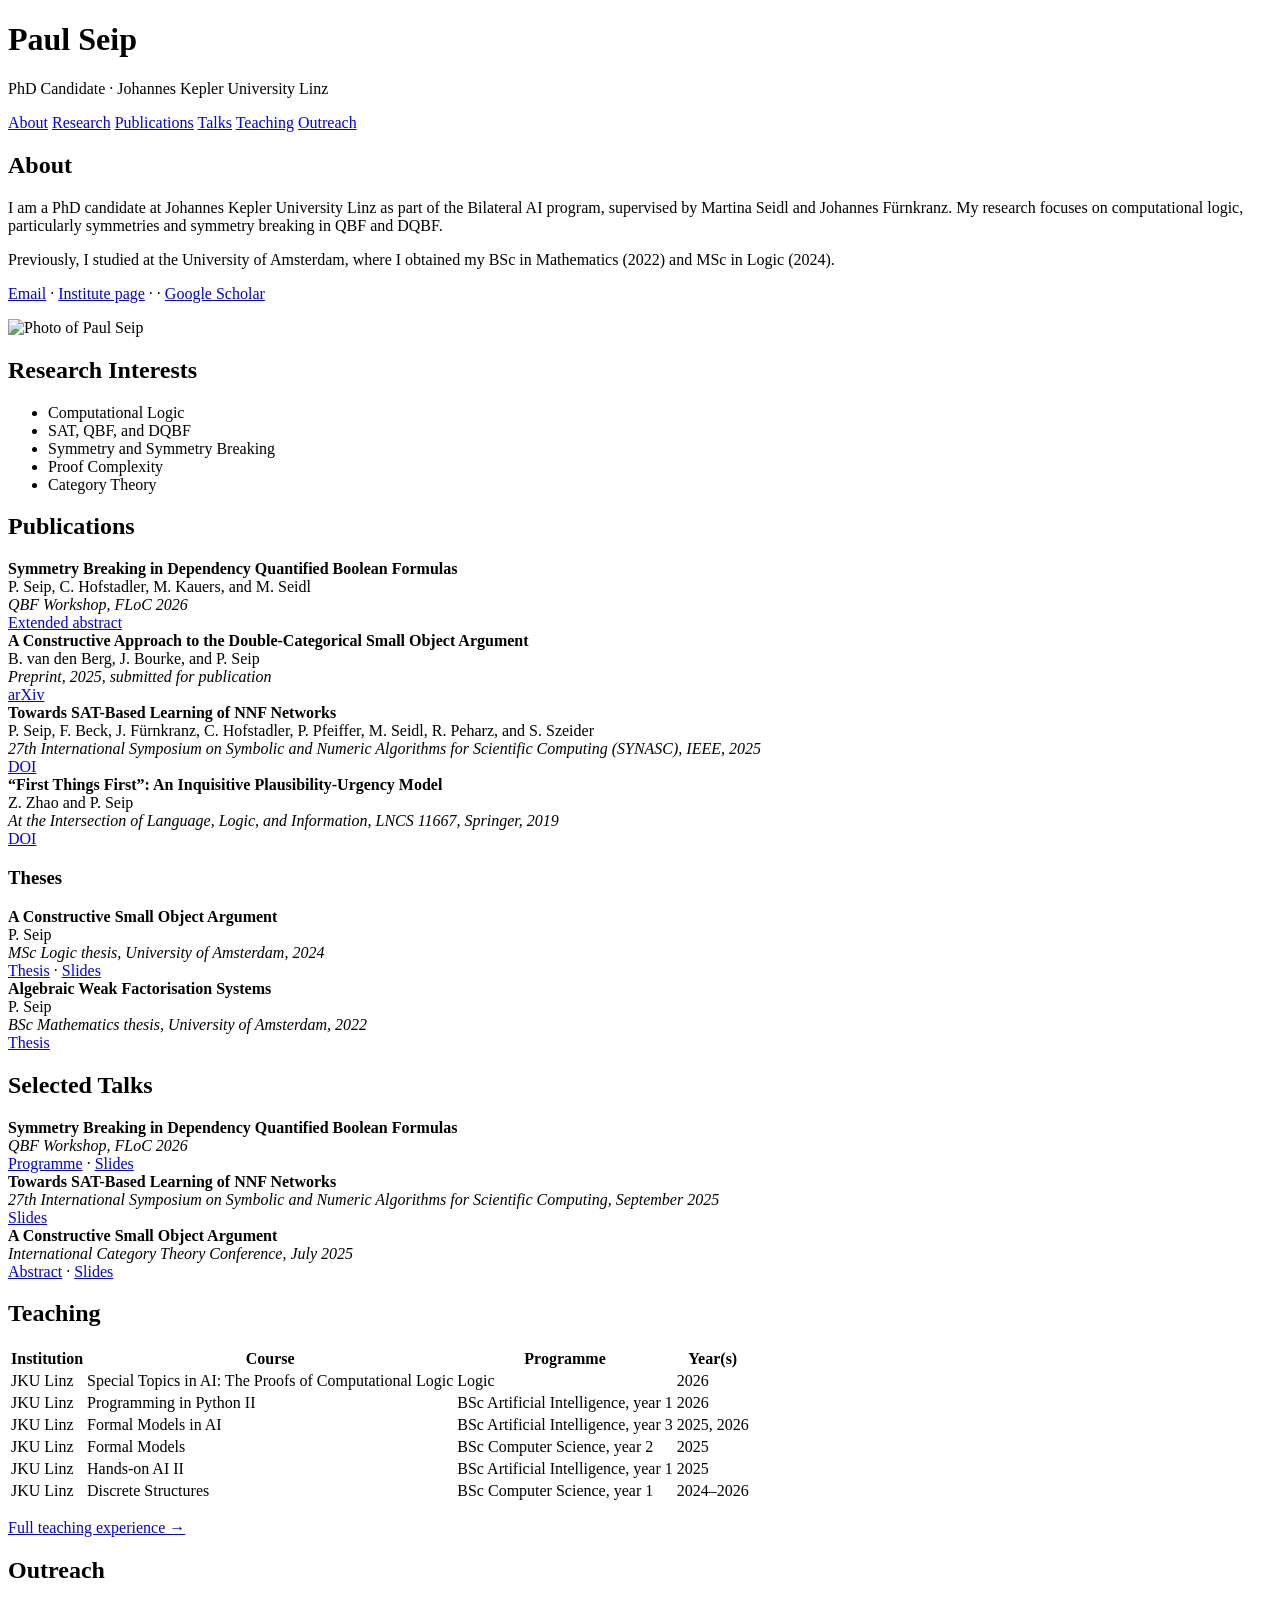
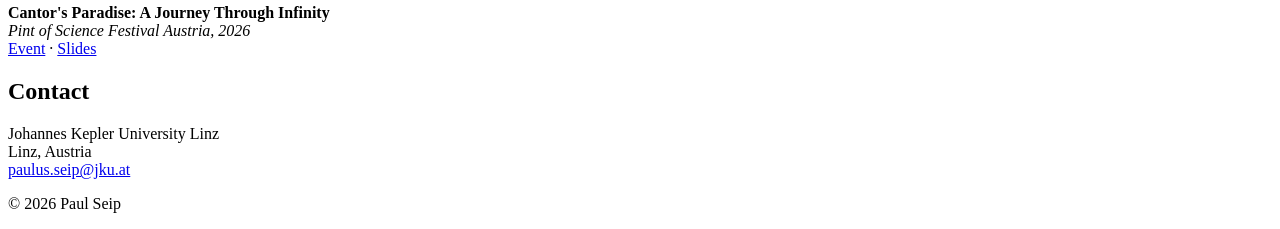
==== index.html @ d14af421 "Create index.html" ====
<!DOCTYPE html>
<html lang="en">
<head>
  <meta charset="utf-8">
  <meta name="viewport" content="width=device-width, initial-scale=1">

  <title>Paul Seip — Academic Homepage</title>
  <meta name="description" content="Academic homepage of Paul Seip, PhD candidate at Johannes Kepler University Linz.">

  <link rel="stylesheet" href="style.css">
</head>

<body>
  <div class="container">

    <header>
      <h1>Paul Seip</h1>
      <p class="subtitle">
        PhD Candidate · Johannes Kepler University Linz
      </p>

      <nav aria-label="Main navigation">
        <a href="#about">About</a>
        <a href="#research">Research</a>
        <a href="#publications">Publications</a>
        <a href="#talks">Talks</a>
        <a href="#teaching">Teaching</a>
        <a href="#outreach">Outreach</a>
      </nav>
    </header>

    <main>

      <section id="about">
        <h2>About</h2>

        <div class="about-layout">
          <div class="about-text">
            <p>
              I am a PhD candidate at Johannes Kepler University Linz as part of the
              Bilateral AI program, supervised by Martina Seidl and Johannes Fürnkranz.
              My research focuses on computational logic, particularly symmetries and
              symmetry breaking in QBF and DQBF.
            </p>

            <p>
              Previously, I studied at the University of Amsterdam, where I obtained
              my BSc in Mathematics (2022) and MSc in Logic (2024).
            </p>

            <p class="links">
              <a href="mailto:paulus.seip@jku.at">Email</a>
              ·
              <a href="https://www.jku.at/institut-fuer-symbolic-artificial-intelligence/team/paulus-seip-msc/">Institute page</a>
              ·
              ·
              <a href="https://scholar.google.com/citations?hl=en&amp;user=l6cyWIUAAAAJ">Google Scholar</a>
            </p>
          </div>

          <img class="profile-photo" src="profile.png" alt="Photo of Paul Seip">
        </div>
      </section>

      <section id="research">
        <h2>Research Interests</h2>
        <ul>
          <li>Computational Logic</li>
          <li>SAT, QBF, and DQBF</li>
          <li>Symmetry and Symmetry Breaking</li>
          <li>Proof Complexity</li>
          <li>Category Theory</li>
        </ul>
      </section>

      <section id="publications">
        <h2>Publications</h2>

        <div class="publication">
          <strong>Symmetry Breaking in Dependency Quantified Boolean Formulas</strong><br>
          P. Seip, C. Hofstadler, M. Kauers, and M. Seidl<br>
          <em>QBF Workshop, FLoC 2026</em><br>
          <a href="FLoC_extended_abstract.pdf">Extended abstract</a>
        </div>

        <div class="publication">
          <strong>A Constructive Approach to the Double-Categorical Small Object Argument</strong><br>
          B. van den Berg, J. Bourke, and P. Seip<br>
          <em>Preprint, 2025, submitted for publication</em><br>
          <a href="https://arxiv.org/abs/2512.11692">arXiv</a>
        </div>

        <div class="publication">
          <strong>Towards SAT-Based Learning of NNF Networks</strong><br>
          P. Seip, F. Beck, J. Fürnkranz, C. Hofstadler, P. Pfeiffer,
          M. Seidl, R. Peharz, and S. Szeider<br>
          <em>27th International Symposium on Symbolic and Numeric Algorithms for Scientific Computing (SYNASC), IEEE, 2025</em><br>
          <a href="https://doi.org/10.1109/SYNASC69064.2025.00024">DOI</a>
        </div>

        <div class="publication">
          <strong>“First Things First”: An Inquisitive Plausibility-Urgency Model</strong><br>
          Z. Zhao and P. Seip<br>
          <em>At the Intersection of Language, Logic, and Information, LNCS 11667, Springer, 2019</em><br>
          <a href="https://doi.org/10.1007/978-3-662-59620-3_13">DOI</a>
        </div>

        <h3>Theses</h3>

        <div class="publication">
          <strong>A Constructive Small Object Argument</strong><br>
          P. Seip<br>
          <em>MSc Logic thesis, University of Amsterdam, 2024</em><br>
          <a href="https://eprints.illc.uva.nl/id/document/13005">Thesis</a>
          ·
          <a href="Files/Seip_MSc_thesis_slides.pdf">Slides</a>
        </div>

        <div class="publication">
          <strong>Algebraic Weak Factorisation Systems</strong><br>
          P. Seip<br>
          <em>BSc Mathematics thesis, University of Amsterdam, 2022</em><br>
          <a href="https://scripties.uba.uva.nl/search?id=record_52614">Thesis</a>
        </div>
      </section>

      <section id="talks">
        <h2>Selected Talks</h2>

        <div class="publication">
          <strong>Symmetry Breaking in Dependency Quantified Boolean Formulas</strong><br>
          <em>QBF Workshop, FLoC 2026</em><br>
          <a href="https://qbf-workshop.github.io/programme/">Programme</a>
          ·
          <a href="Files/qbf_workshop_floc_talk.pdf">Slides</a>
        </div>

        <div class="publication">
          <strong>Towards SAT-Based Learning of NNF Networks</strong><br>
          <em>27th International Symposium on Symbolic and Numeric Algorithms for Scientific Computing, September 2025</em><br>
          <a href="Files/synasc_nnf_networks.pdf">Slides</a>
        </div>

        <div class="publication">
          <strong>A Constructive Small Object Argument</strong><br>
          <em>International Category Theory Conference, July 2025</em><br>
          <a href="https://archive.math.muni.cz/conference/ct2025/data/uploads/abstracts/seip.pdf">Abstract</a>
          ·
          <a href="https://archive.math.muni.cz/conference/ct2025/data/uploads/slides/seip.pdf">Slides</a>
        </div>
      </section>

      <section id="teaching">
        <h2>Teaching</h2>

        <table>
          <thead>
            <tr>
              <th>Institution</th>
              <th>Course</th>
              <th>Programme</th>
              <th>Year(s)</th>
            </tr>
          </thead>
          <tbody>
            <tr>
              <td>JKU Linz</td>
              <td>Special Topics in AI: The Proofs of Computational Logic</td>
              <td>Logic</td>
              <td>2026</td>
            </tr>
            <tr>
              <td>JKU Linz</td>
              <td>Programming in Python II</td>
              <td>BSc Artificial Intelligence, year 1</td>
              <td>2026</td>
            </tr>
            <tr>
              <td>JKU Linz</td>
              <td>Formal Models in AI</td>
              <td>BSc Artificial Intelligence, year 3</td>
              <td>2025, 2026</td>
            </tr>
            <tr>
              <td>JKU Linz</td>
              <td>Formal Models</td>
              <td>BSc Computer Science, year 2</td>
              <td>2025</td>
            </tr>
            <tr>
              <td>JKU Linz</td>
              <td>Hands-on AI II</td>
              <td>BSc Artificial Intelligence, year 1</td>
              <td>2025</td>
            </tr>
            <tr>
              <td>JKU Linz</td>
              <td>Discrete Structures</td>
              <td>BSc Computer Science, year 1</td>
              <td>2024–2026</td>
            </tr>
          </tbody>
        </table>

        <p><a href="teaching.html">Full teaching experience →</a></p>
      </section>

      <section id="outreach">
        <h2>Outreach</h2>

        <div class="publication">
          <strong>Cantor's Paradise: A Journey Through Infinity</strong><br>
          <em>Pint of Science Festival Austria, 2026</em><br>
          <a href="https://pintofscience.at/event/from-atoms-to-glaxies-mathematics/">Event</a>
          ·
          <a href="Files/pint_of_science_cantor.pdf">Slides</a>
        </div>
      </section>

      <section id="contact">
        <h2>Contact</h2>
        <p>
          Johannes Kepler University Linz<br>
          Linz, Austria<br>
          <a href="mailto:paulus.seip@jku.at">paulus.seip@jku.at</a>
        </p>
      </section>

    </main>

    <footer>
      <p>© 2026 Paul Seip</p>
    </footer>

  </div>
</body>
</html>
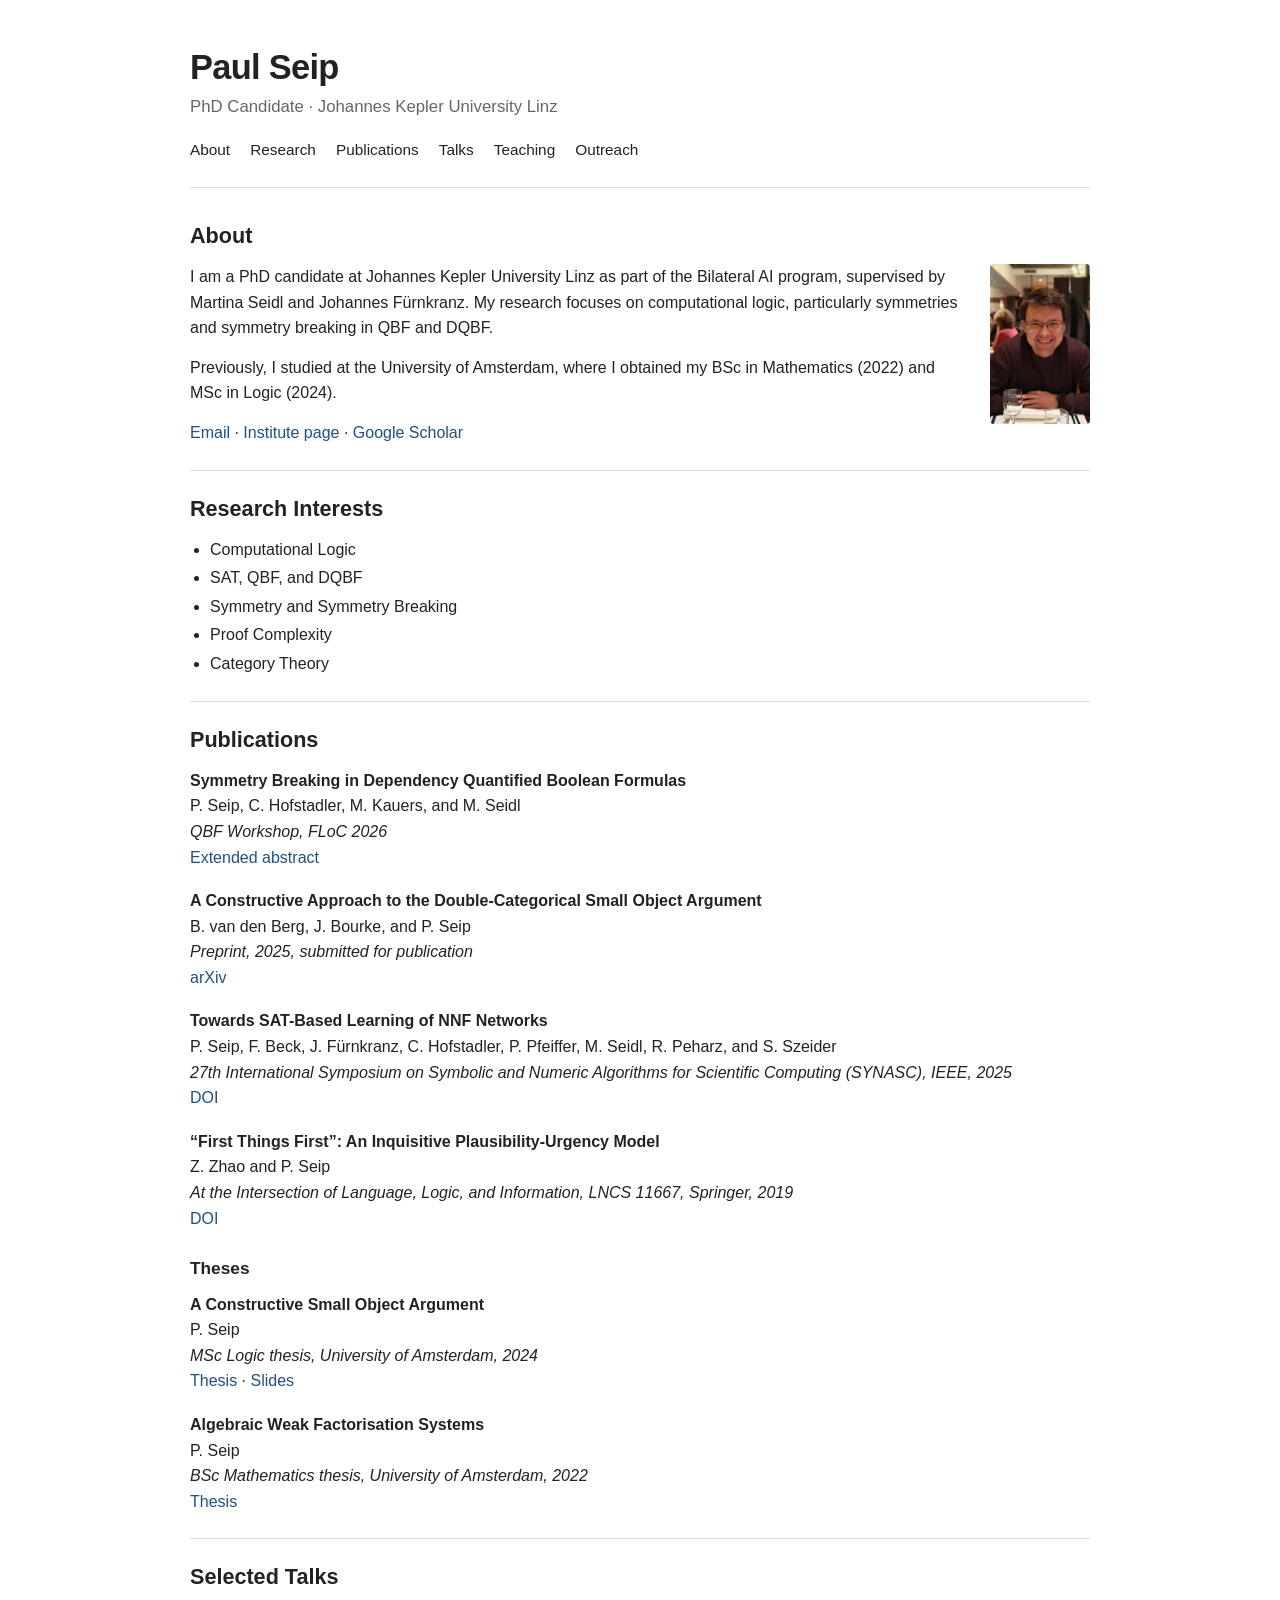
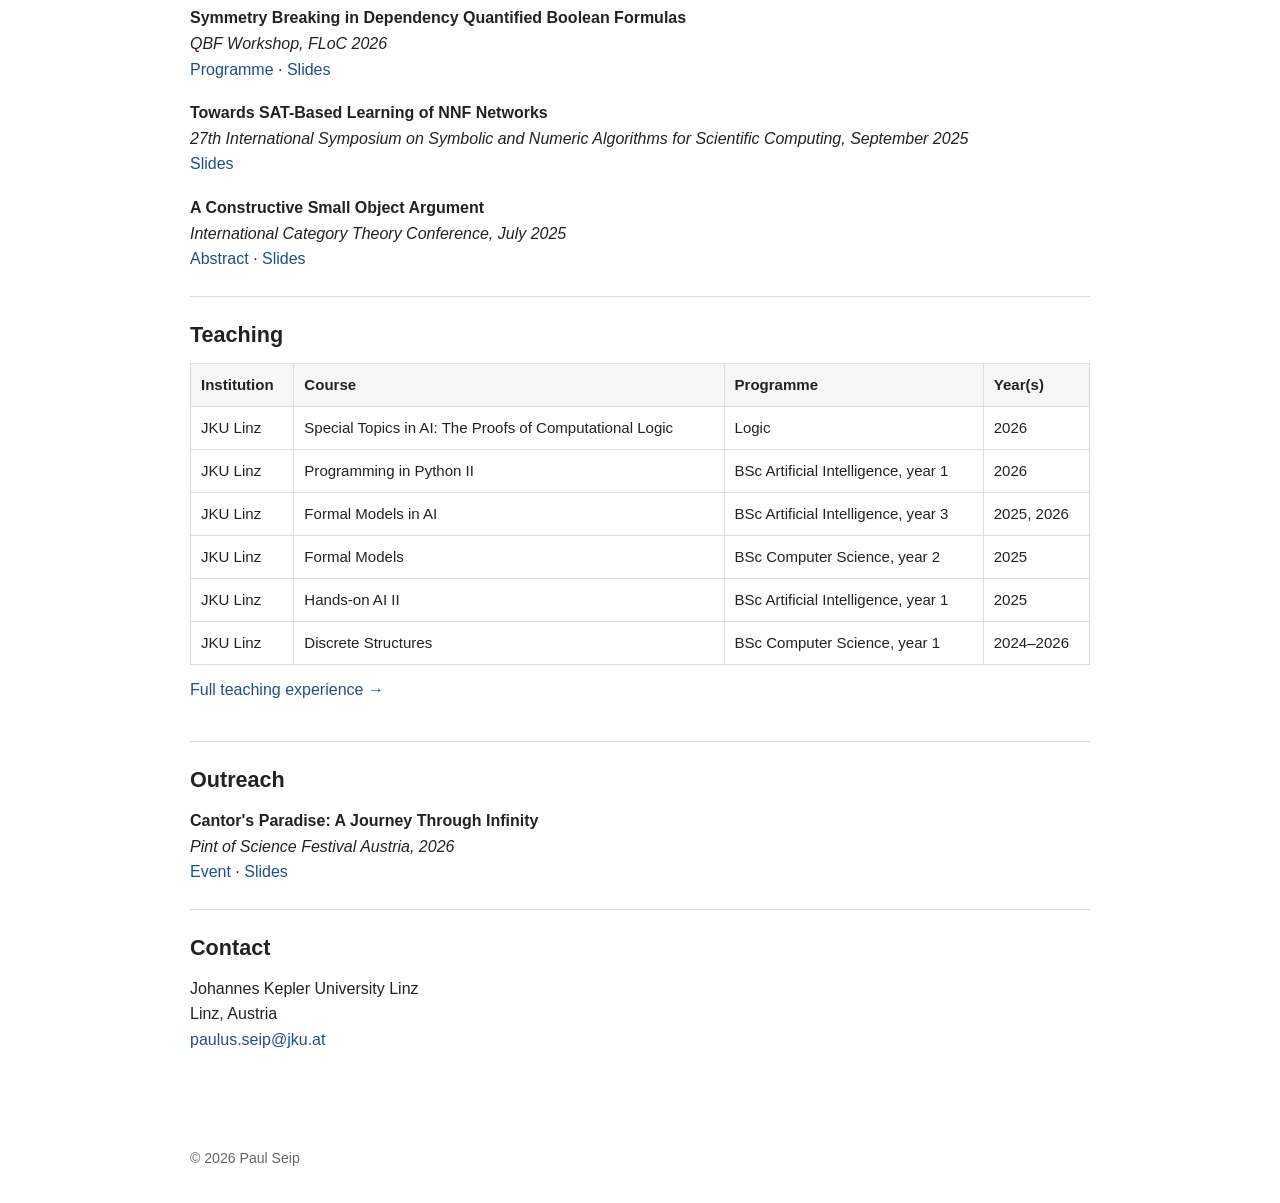
==== commit 205cd41c: "Update index.html" ====
--- a/index.html
+++ b/index.html
@@ -53,12 +53,11 @@
               ·
               <a href="https://www.jku.at/institut-fuer-symbolic-artificial-intelligence/team/paulus-seip-msc/">Institute page</a>
               ·
-              ·
               <a href="https://scholar.google.com/citations?hl=en&amp;user=l6cyWIUAAAAJ">Google Scholar</a>
             </p>
           </div>
 
-          <img class="profile-photo" src="profile.png" alt="Photo of Paul Seip">
+          <img class="profile-photo" src="photo.png" alt="Photo of Paul Seip">
         </div>
       </section>
 
--- a/style.css
+++ b/style.css
@@ -0,0 +1,228 @@
+:root {
+  --text: #222;
+  --muted: #666;
+  --border: #dddddd;
+  --link: #1f4f8a;
+  --background: #ffffff;
+  --table-head: #f6f6f6;
+}
+
+* {
+  box-sizing: border-box;
+}
+
+html {
+  scroll-behavior: smooth;
+}
+
+body {
+  margin: 0;
+  background: var(--background);
+  color: var(--text);
+  font-family: -apple-system, BlinkMacSystemFont, "Segoe UI", Roboto, Helvetica, Arial, sans-serif;
+  font-size: 16px;
+  line-height: 1.6;
+}
+
+.container {
+  width: min(900px, calc(100% - 40px));
+  margin: 0 auto;
+}
+
+header {
+  padding: 48px 0 24px;
+  border-bottom: 1px solid var(--border);
+}
+
+header h1 {
+  margin: 0;
+  font-size: 2.15rem;
+  line-height: 1.15;
+  font-weight: 650;
+  letter-spacing: -0.02em;
+}
+
+.subtitle {
+  margin: 6px 0 18px;
+  color: var(--muted);
+  font-size: 1.05rem;
+}
+
+nav {
+  display: flex;
+  flex-wrap: wrap;
+  gap: 8px 20px;
+}
+
+nav a {
+  color: var(--text);
+  text-decoration: none;
+  font-size: 0.96rem;
+}
+
+nav a:hover,
+nav a:focus {
+  color: var(--link);
+  text-decoration: underline;
+}
+
+main {
+  padding: 10px 0 36px;
+}
+
+section {
+  padding: 24px 0;
+  border-bottom: 1px solid var(--border);
+}
+
+section:last-child {
+  border-bottom: 0;
+}
+
+h2 {
+  margin: 0 0 14px;
+  font-size: 1.35rem;
+  line-height: 1.3;
+  font-weight: 650;
+}
+
+h3 {
+  margin: 26px 0 12px;
+  font-size: 1.08rem;
+  line-height: 1.3;
+  font-weight: 650;
+}
+
+p {
+  margin: 0 0 14px;
+}
+
+ul {
+  margin: 0;
+  padding-left: 1.25rem;
+}
+
+li + li {
+  margin-top: 3px;
+}
+
+a {
+  color: var(--link);
+  text-decoration: none;
+}
+
+a:hover,
+a:focus {
+  text-decoration: underline;
+}
+
+.about-layout {
+  display: flex;
+  align-items: flex-start;
+  justify-content: space-between;
+  gap: 30px;
+}
+
+.about-text {
+  flex: 1 1 auto;
+  min-width: 0;
+}
+
+.profile-photo {
+  flex: 0 0 auto;
+  width: 100px;
+  height: auto;
+  border-radius: 4px;
+}
+
+.links {
+  margin-bottom: 0;
+}
+
+.publication {
+  margin-bottom: 18px;
+}
+
+.publication:last-child {
+  margin-bottom: 0;
+}
+
+table {
+  width: 100%;
+  border-collapse: collapse;
+  margin: 4px 0 12px;
+  font-size: 0.94rem;
+}
+
+th,
+td {
+  padding: 9px 10px;
+  border: 1px solid var(--border);
+  text-align: left;
+  vertical-align: top;
+}
+
+th {
+  background: var(--table-head);
+  font-weight: 650;
+}
+
+.teaching-note {
+  margin-top: 12px;
+  color: var(--muted);
+  font-size: 0.92rem;
+}
+
+footer {
+  padding: 20px 0 34px;
+  color: var(--muted);
+  font-size: 0.88rem;
+}
+
+footer p {
+  margin: 0;
+}
+
+@media (max-width: 700px) {
+  .container {
+    width: min(100% - 28px, 900px);
+  }
+
+  header {
+    padding-top: 32px;
+  }
+
+  header h1 {
+    font-size: 1.9rem;
+  }
+
+  .about-layout {
+    gap: 20px;
+  }
+
+  .profile-photo {
+    width: 90px;
+    height: auto;
+  }
+
+  table {
+    display: block;
+    overflow-x: auto;
+    white-space: nowrap;
+  }
+}
+
+@media (max-width: 520px) {
+  .about-layout {
+    display: block;
+  }
+
+  .profile-photo {
+    display: block;
+    margin: 18px 0 0;
+  }
+
+  nav {
+    gap: 6px 15px;
+  }
+}
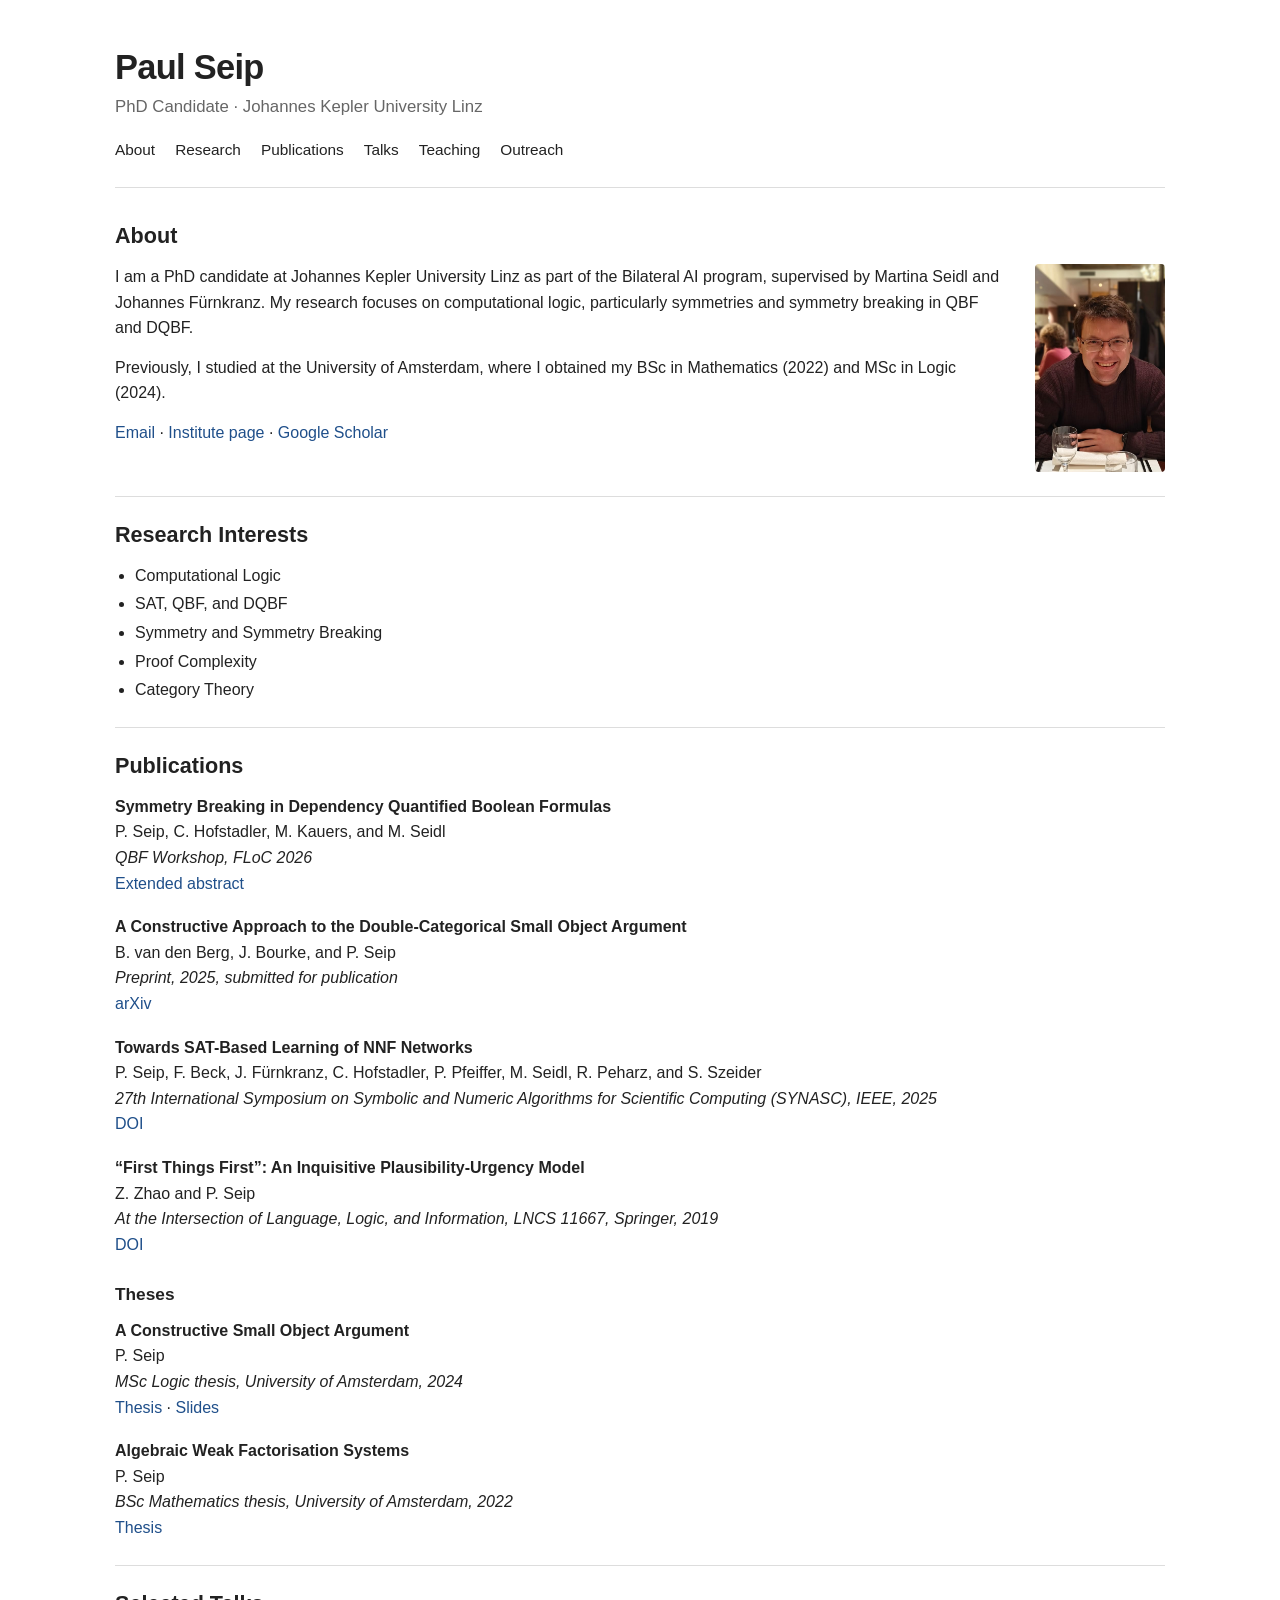
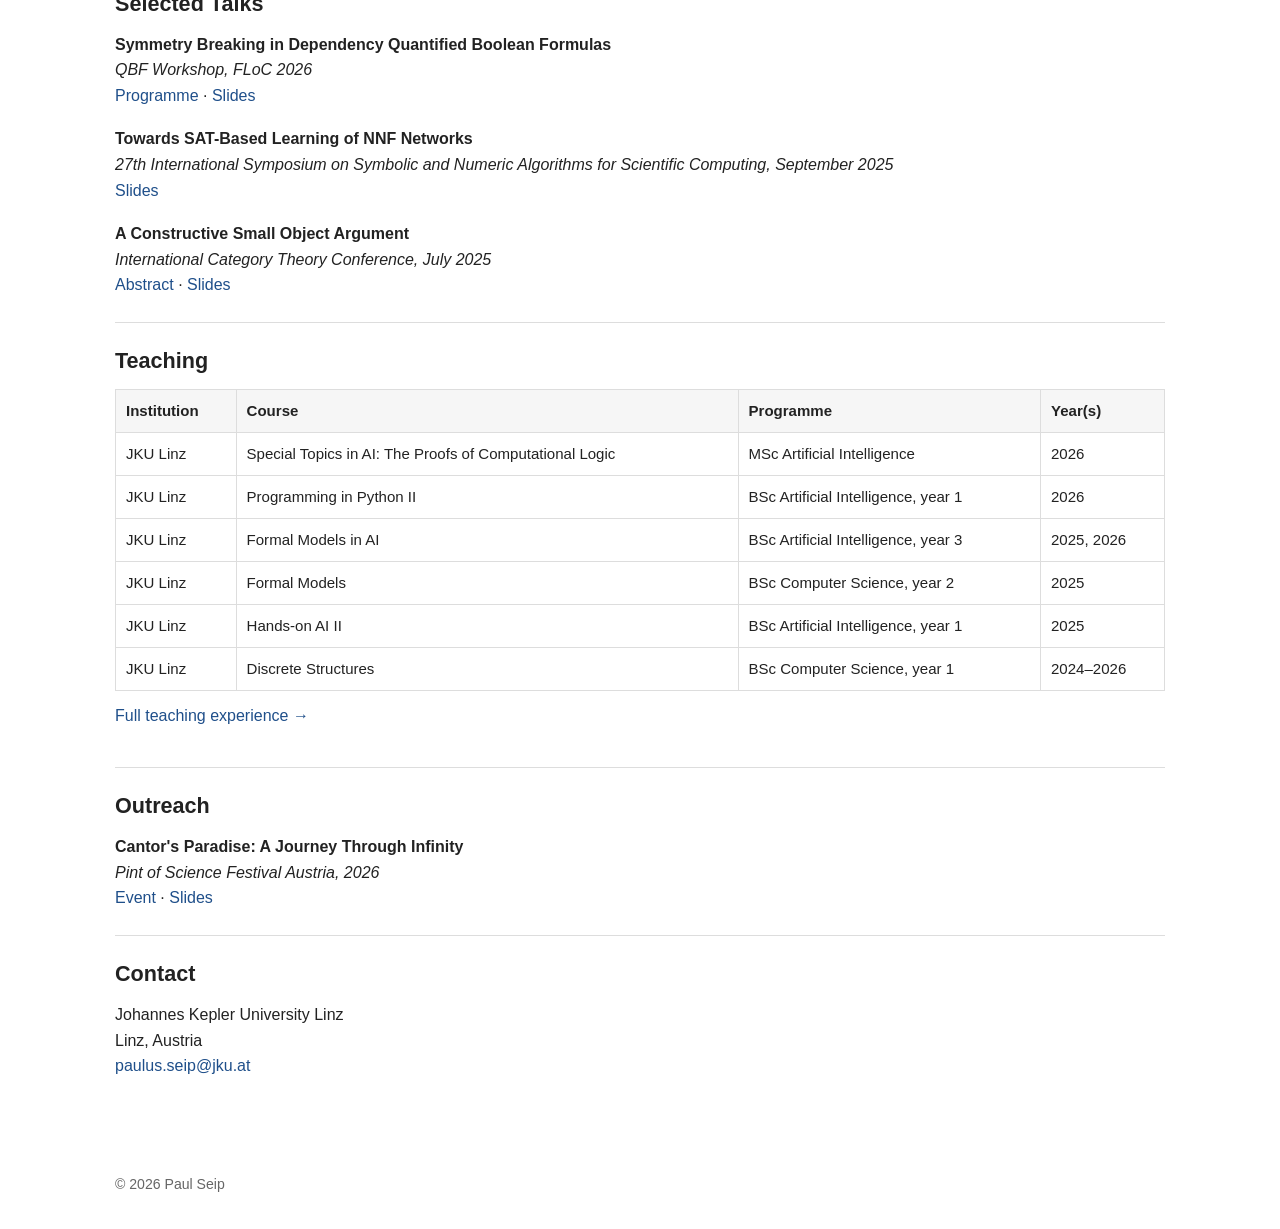
==== commit 2e7f85e1: "Update index.html" ====
--- a/index.html
+++ b/index.html
@@ -4,7 +4,7 @@
   <meta charset="utf-8">
   <meta name="viewport" content="width=device-width, initial-scale=1">
 
-  <title>Paul Seip — Academic Homepage</title>
+  <title>Paul Seip - Academic Homepage</title>
   <meta name="description" content="Academic homepage of Paul Seip, PhD candidate at Johannes Kepler University Linz.">
 
   <link rel="stylesheet" href="style.css">
@@ -165,7 +165,7 @@
             <tr>
               <td>JKU Linz</td>
               <td>Special Topics in AI: The Proofs of Computational Logic</td>
-              <td>Logic</td>
+              <td>MSc Artificial Intelligence</td>
               <td>2026</td>
             </tr>
             <tr>
--- a/style.css
+++ b/style.css
@@ -25,7 +25,7 @@
 }
 
 .container {
-  width: min(900px, calc(100% - 40px));
+  width: min(1050px, calc(100% - 40px));
   margin: 0 auto;
 }
 
@@ -130,7 +130,7 @@
 
 .profile-photo {
   flex: 0 0 auto;
-  width: 100px;
+  width: 130px;
   height: auto;
   border-radius: 4px;
 }
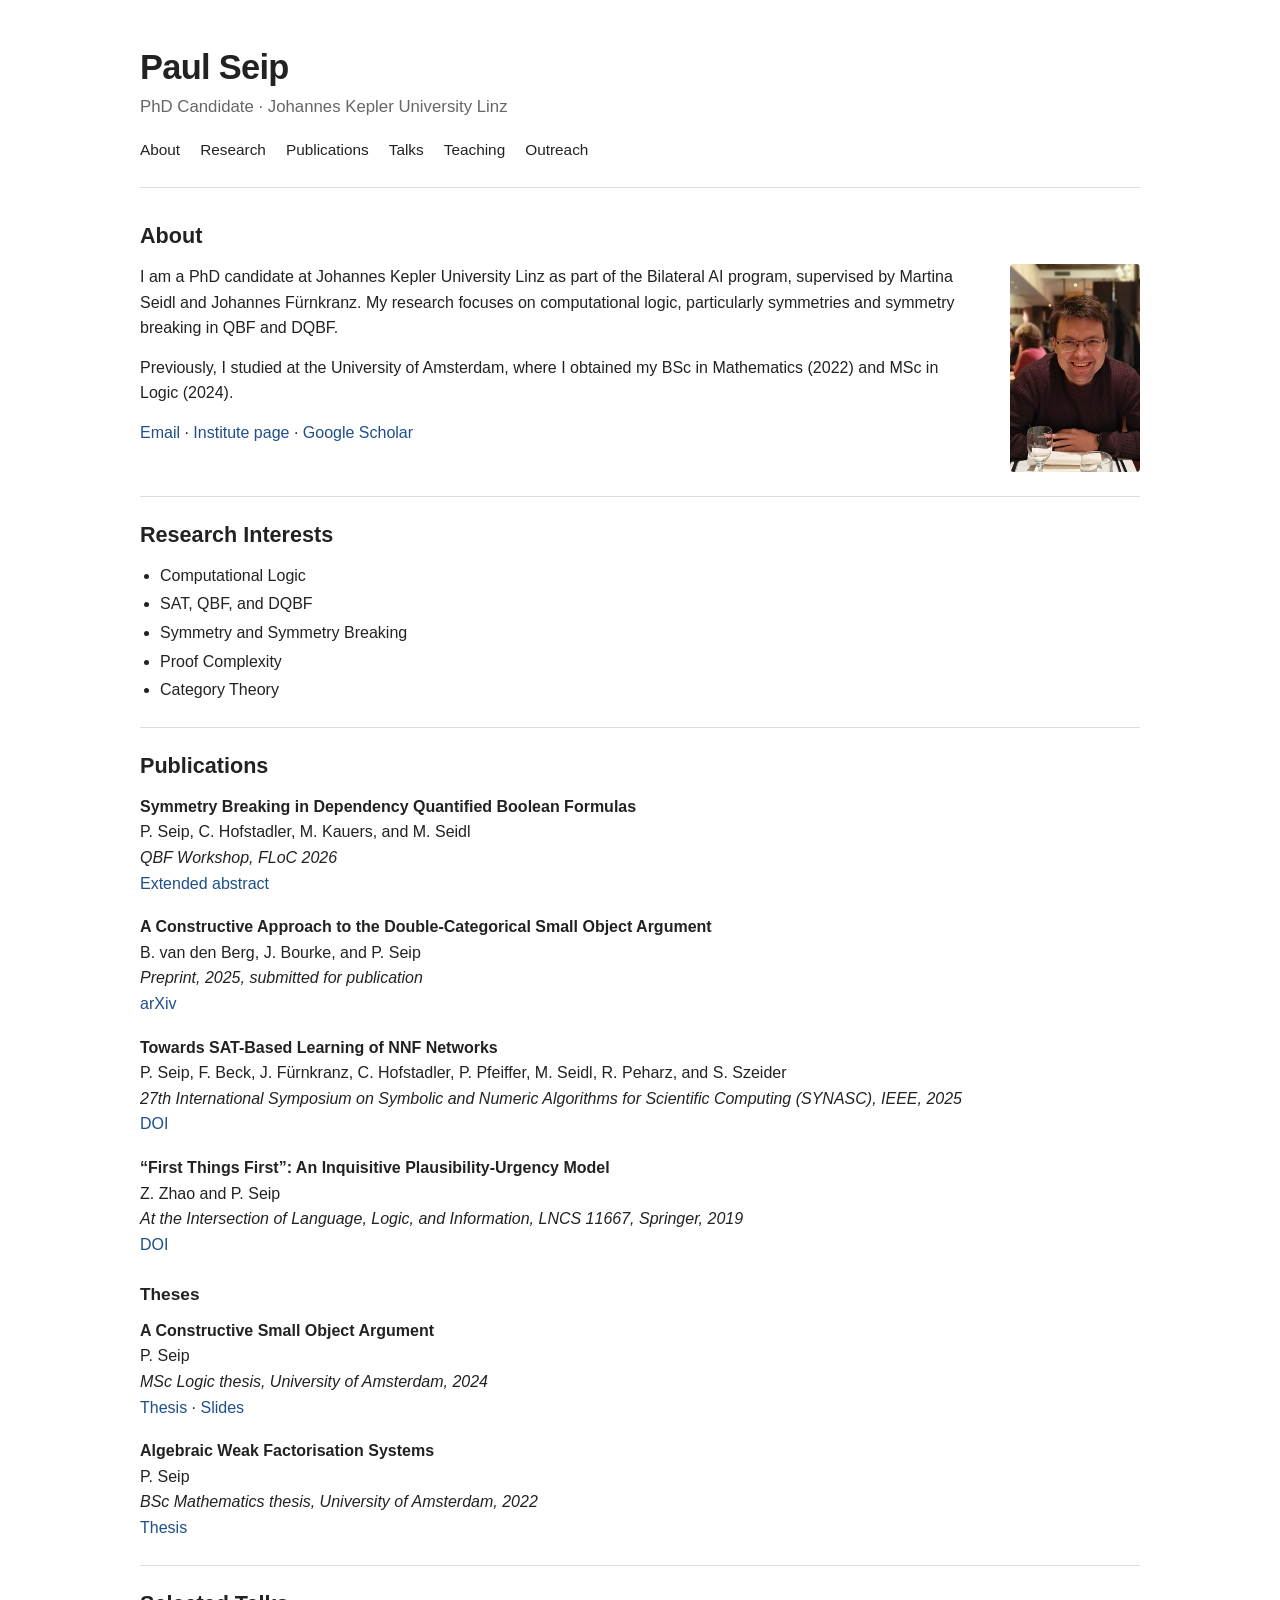
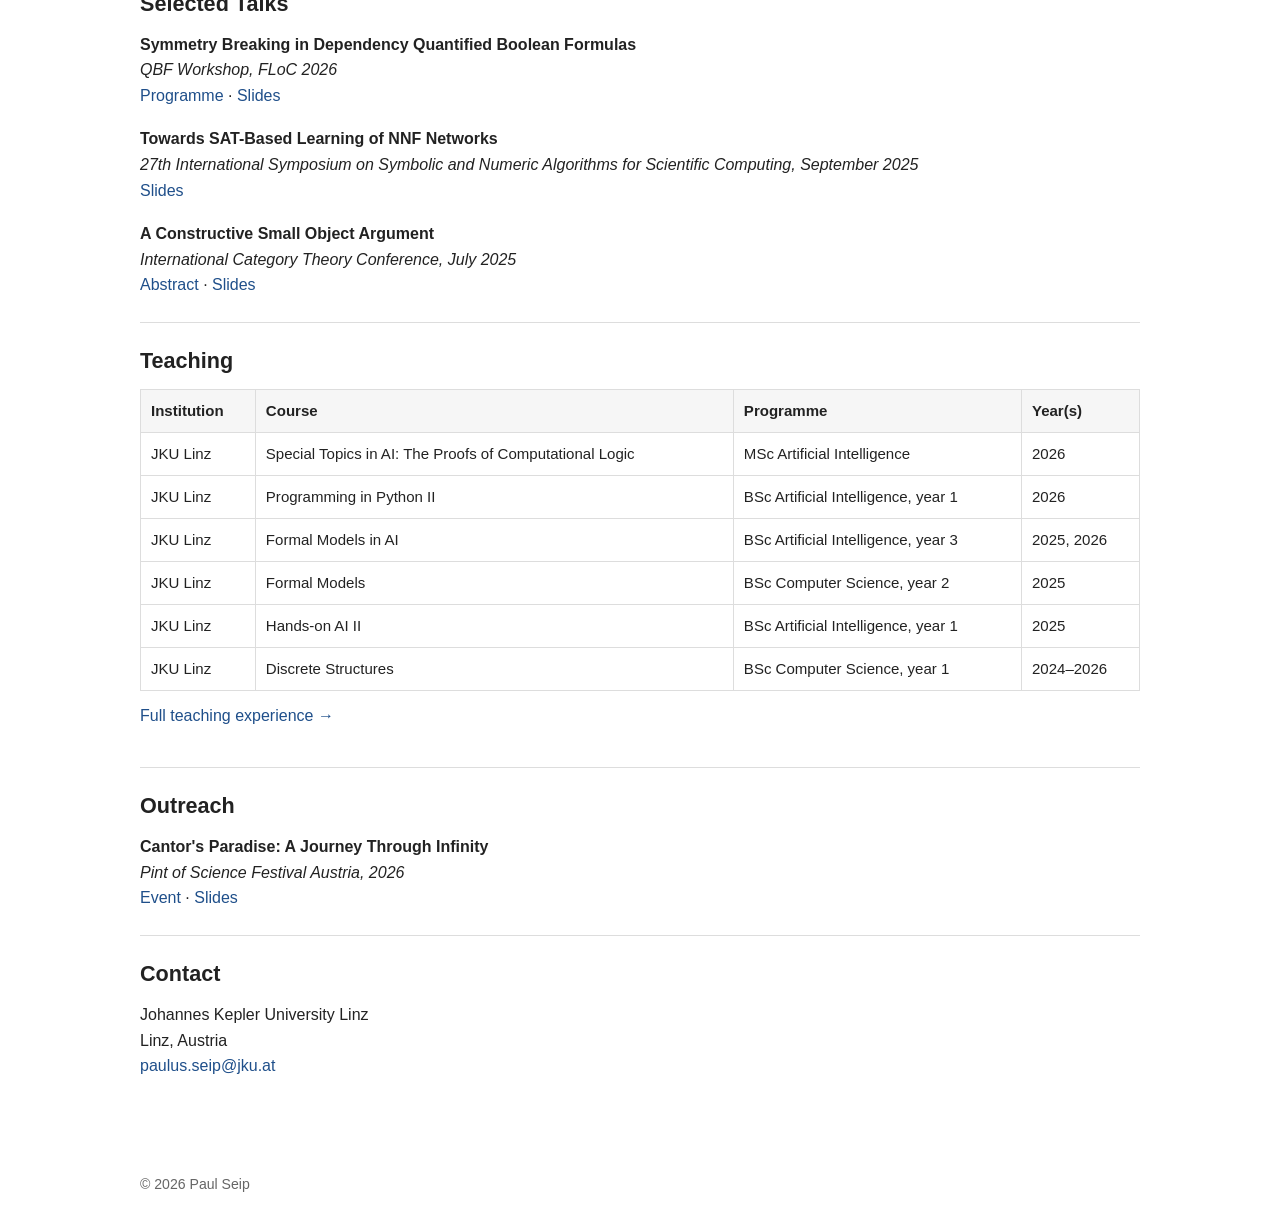
==== commit be867077: "Update index.html" ====
--- a/index.html
+++ b/index.html
@@ -212,7 +212,7 @@
           <em>Pint of Science Festival Austria, 2026</em><br>
           <a href="https://pintofscience.at/event/from-atoms-to-glaxies-mathematics/">Event</a>
           ·
-          <a href="Files/pint_of_science_cantor.pdf">Slides</a>
+          <a href="Files/PoS_presentation.pdf">Slides</a>
         </div>
       </section>
 
--- a/style.css
+++ b/style.css
@@ -25,7 +25,7 @@
 }
 
 .container {
-  width: min(1050px, calc(100% - 40px));
+  width: min(1000px, calc(100% - 40px));
   margin: 0 auto;
 }
 
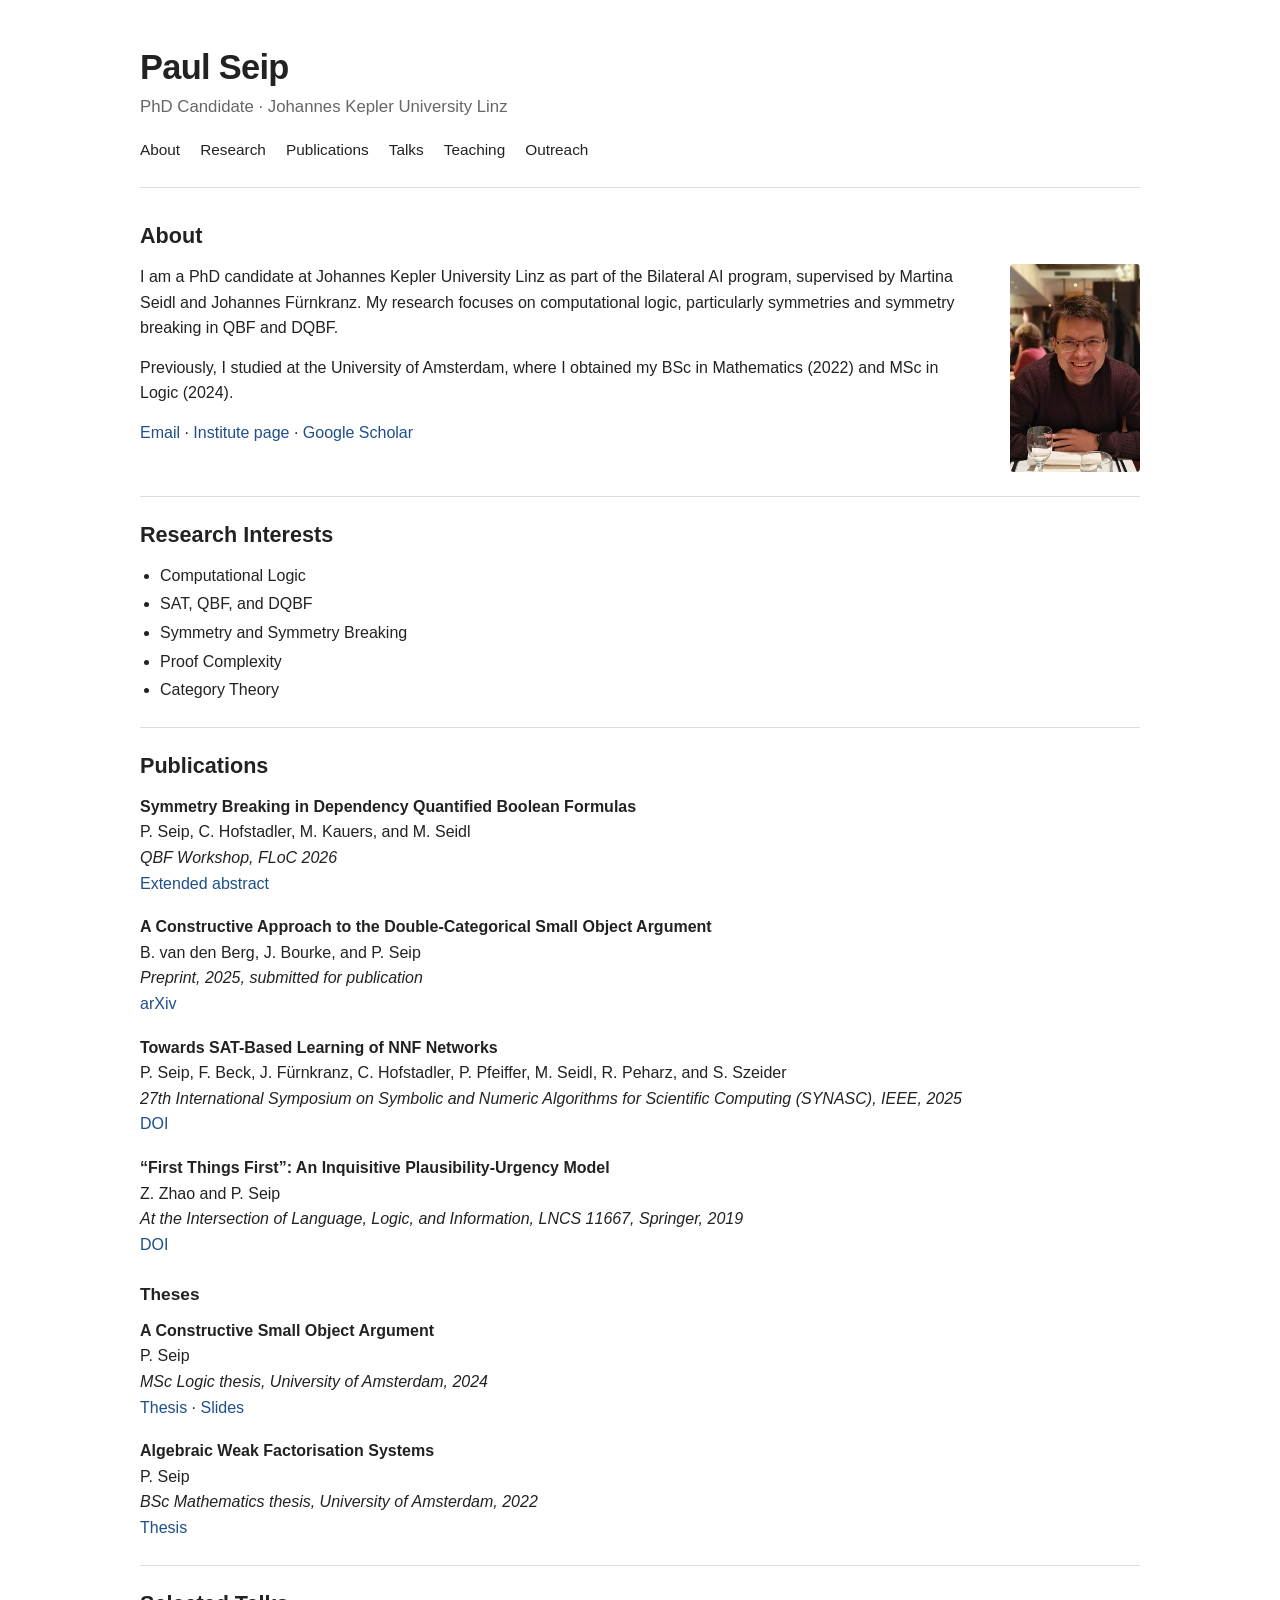
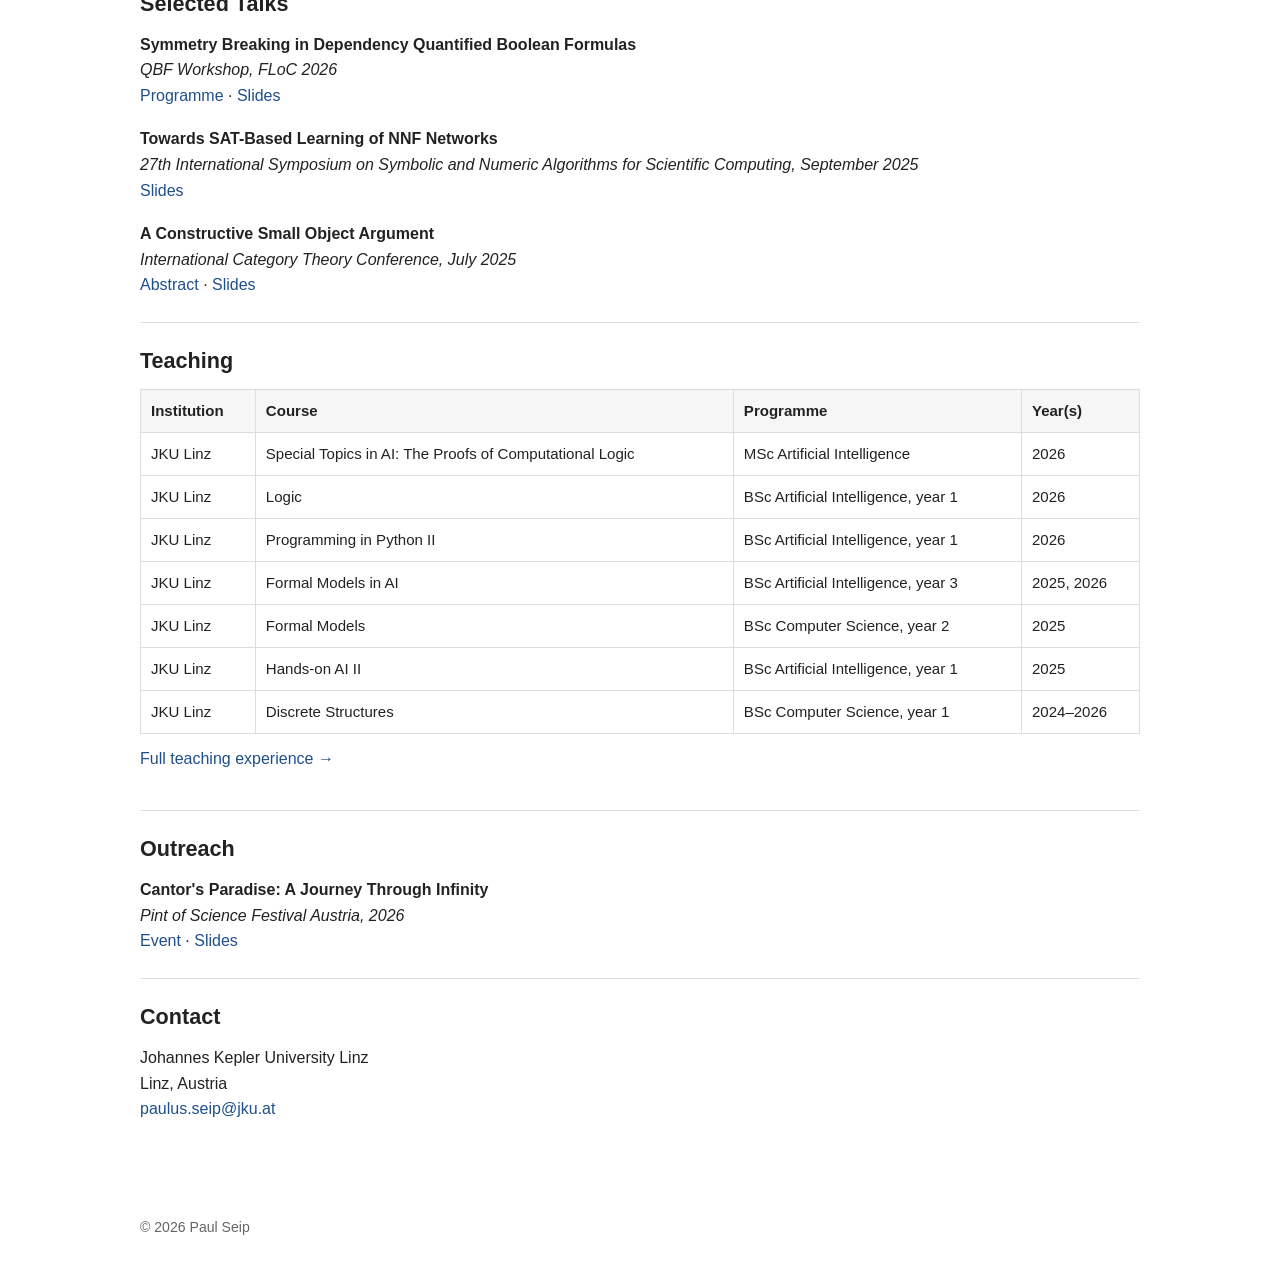
==== commit e2351fd6: "Update index.html" ====
--- a/index.html
+++ b/index.html
@@ -112,7 +112,7 @@
           <em>MSc Logic thesis, University of Amsterdam, 2024</em><br>
           <a href="https://eprints.illc.uva.nl/id/document/13005">Thesis</a>
           ·
-          <a href="Files/Seip_MSc_thesis_slides.pdf">Slides</a>
+          <a href="MSc_presentation.pdf">Slides</a>
         </div>
 
         <div class="publication">
@@ -131,13 +131,13 @@
           <em>QBF Workshop, FLoC 2026</em><br>
           <a href="https://qbf-workshop.github.io/programme/">Programme</a>
           ·
-          <a href="Files/qbf_workshop_floc_talk.pdf">Slides</a>
+          <a href="FLoC_presentation.pdf">Slides</a>
         </div>
 
         <div class="publication">
           <strong>Towards SAT-Based Learning of NNF Networks</strong><br>
           <em>27th International Symposium on Symbolic and Numeric Algorithms for Scientific Computing, September 2025</em><br>
-          <a href="Files/synasc_nnf_networks.pdf">Slides</a>
+          <a href="SYNASC_presentation.pdf">Slides</a>
         </div>
 
         <div class="publication">
@@ -170,6 +170,12 @@
             </tr>
             <tr>
               <td>JKU Linz</td>
+              <td>Logic</td>
+              <td>BSc Artificial Intelligence, year 1</td>
+              <td>2026</td>
+            </tr>
+            <tr>
+              <td>JKU Linz</td>
               <td>Programming in Python II</td>
               <td>BSc Artificial Intelligence, year 1</td>
               <td>2026</td>
@@ -212,7 +218,7 @@
           <em>Pint of Science Festival Austria, 2026</em><br>
           <a href="https://pintofscience.at/event/from-atoms-to-glaxies-mathematics/">Event</a>
           ·
-          <a href="Files/PoS_presentation.pdf">Slides</a>
+          <a href="PoS_presentation.pdf">Slides</a>
         </div>
       </section>
 
